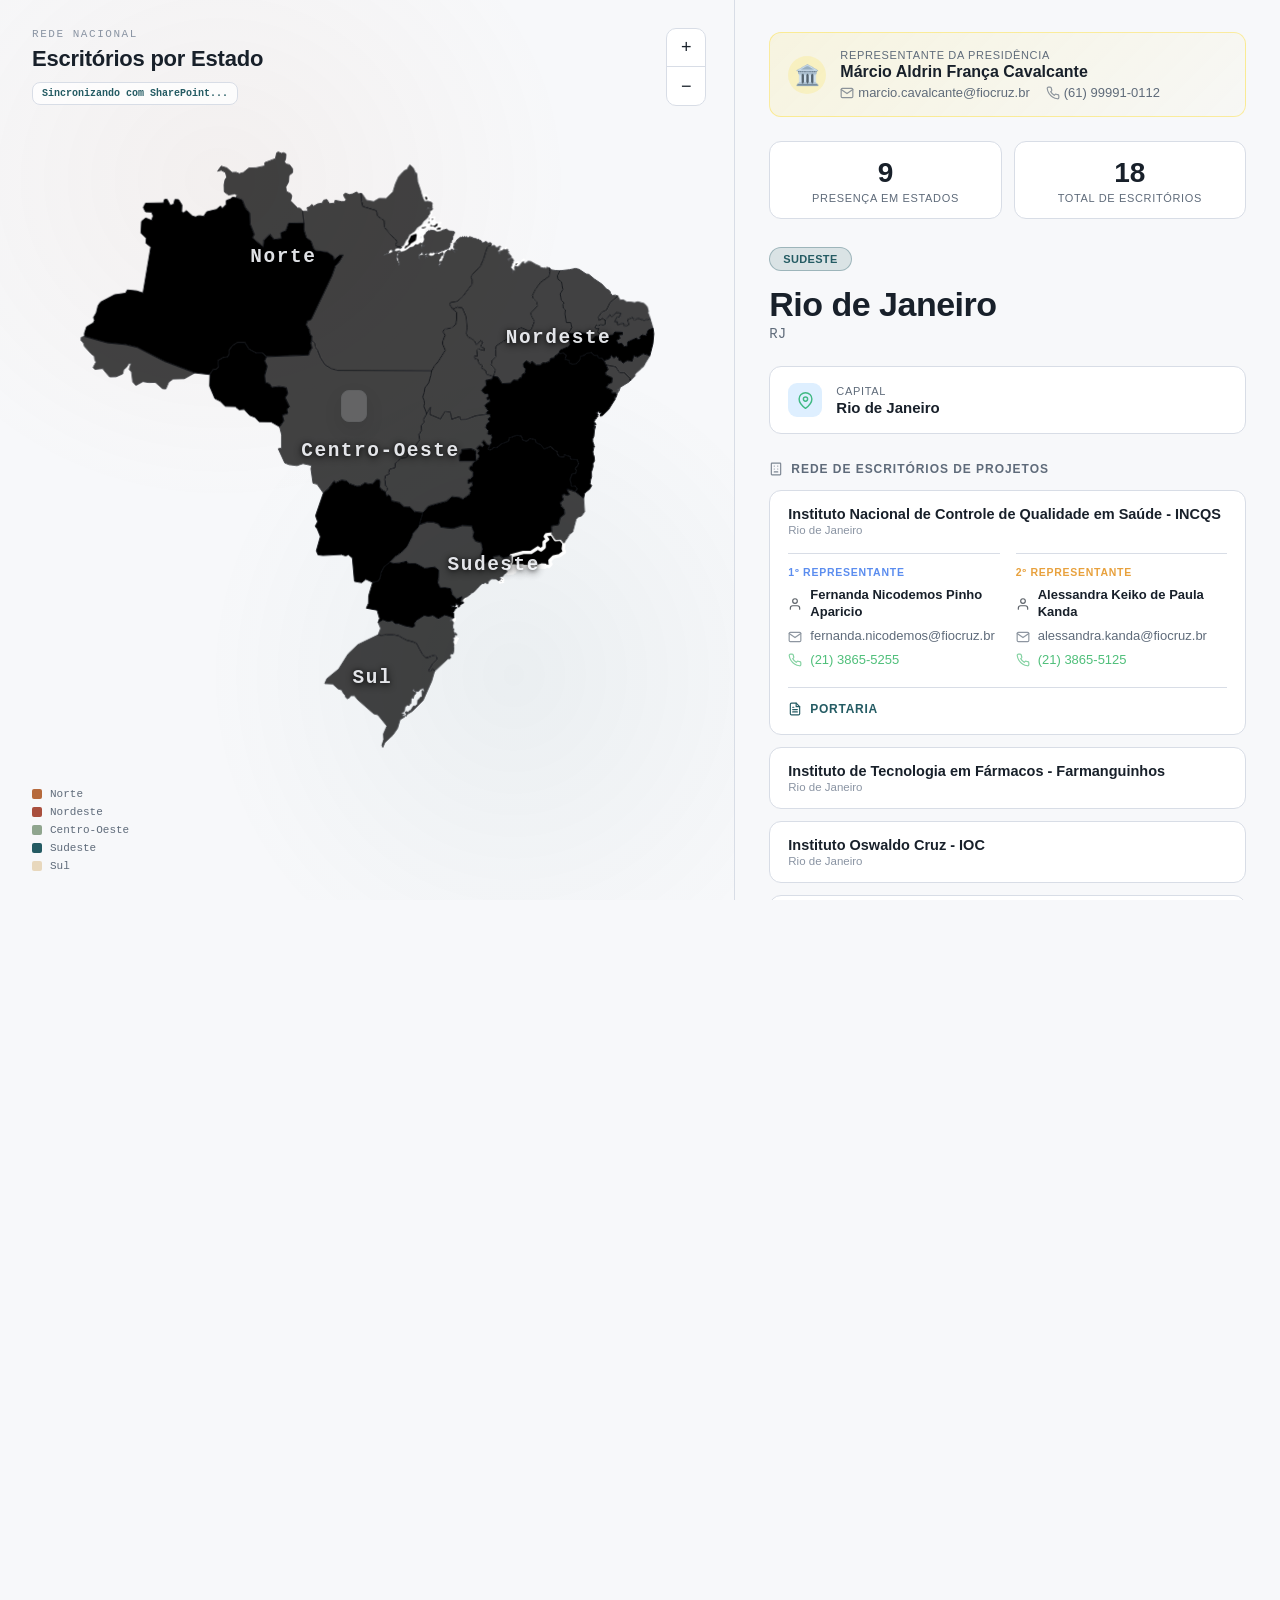
==== index.html @ 850cc187 "Adicionar entrada para GitHub Pages" ====
<!DOCTYPE html>
<html lang="pt-BR">
<head>
<meta charset="UTF-8">
<meta name="viewport" content="width=device-width, initial-scale=1.0">
<meta http-equiv="refresh" content="0; url=map/mapa01.html">
<title>Mapa de Escritórios</title>
<style>
  body {
    margin: 0;
    min-height: 100vh;
    display: grid;
    place-items: center;
    font-family: Arial, sans-serif;
    color: #18202a;
    background: #f7f8fa;
  }

  a {
    color: #245b63;
    font-weight: 700;
  }
</style>
</head>
<body>
  <p>Abrindo o mapa... <a href="map/mapa01.html">Clique aqui se não abrir automaticamente.</a></p>
</body>
</html>
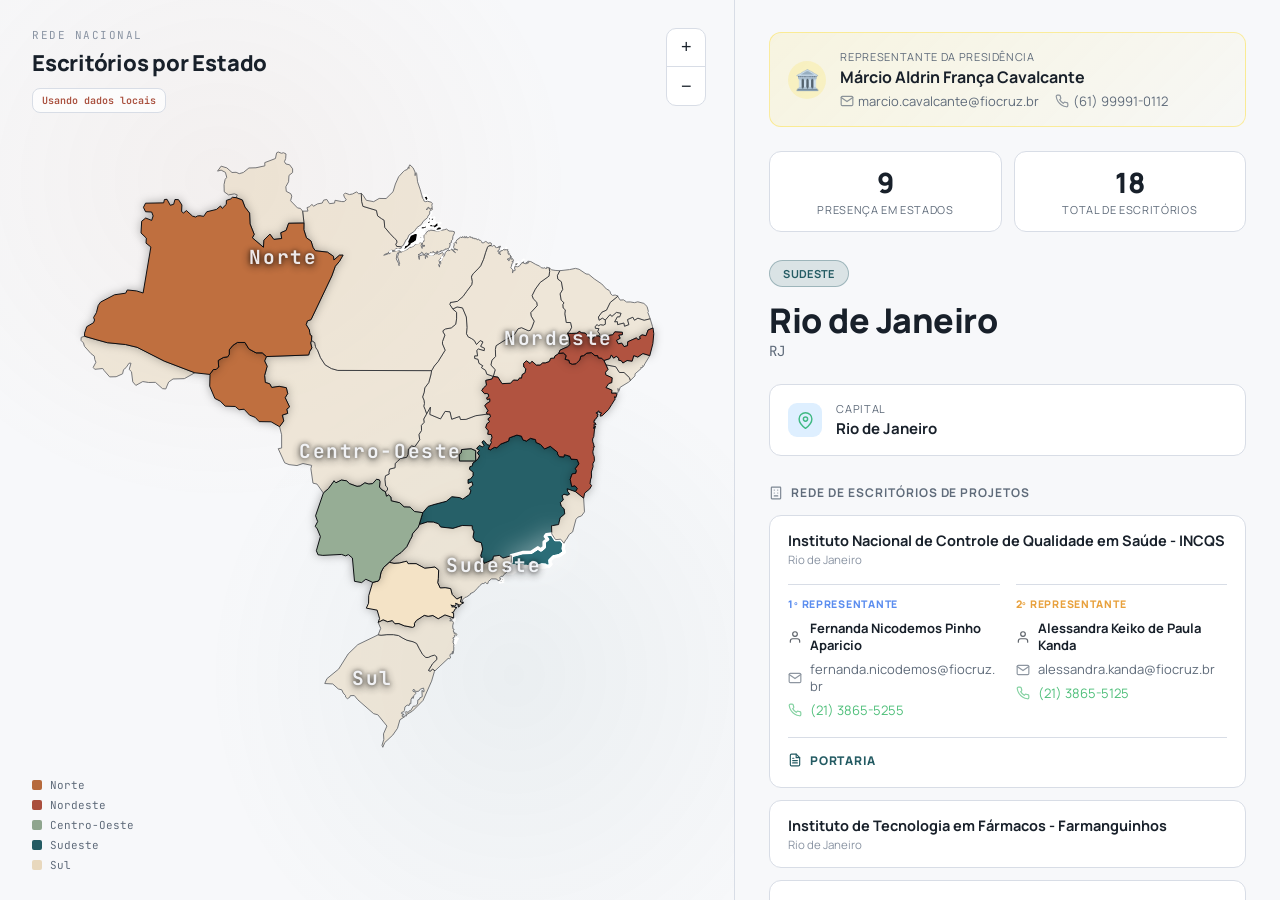
==== commit 8377b436: "Forcar redirecionamento da Pages para o mapa" ====
--- a/index.html
+++ b/index.html
@@ -23,6 +23,9 @@
 </style>
 </head>
 <body>
+  <script>
+    window.location.replace('map/mapa01.html');
+  </script>
   <p>Abrindo o mapa... <a href="map/mapa01.html">Clique aqui se não abrir automaticamente.</a></p>
 </body>
 </html>
